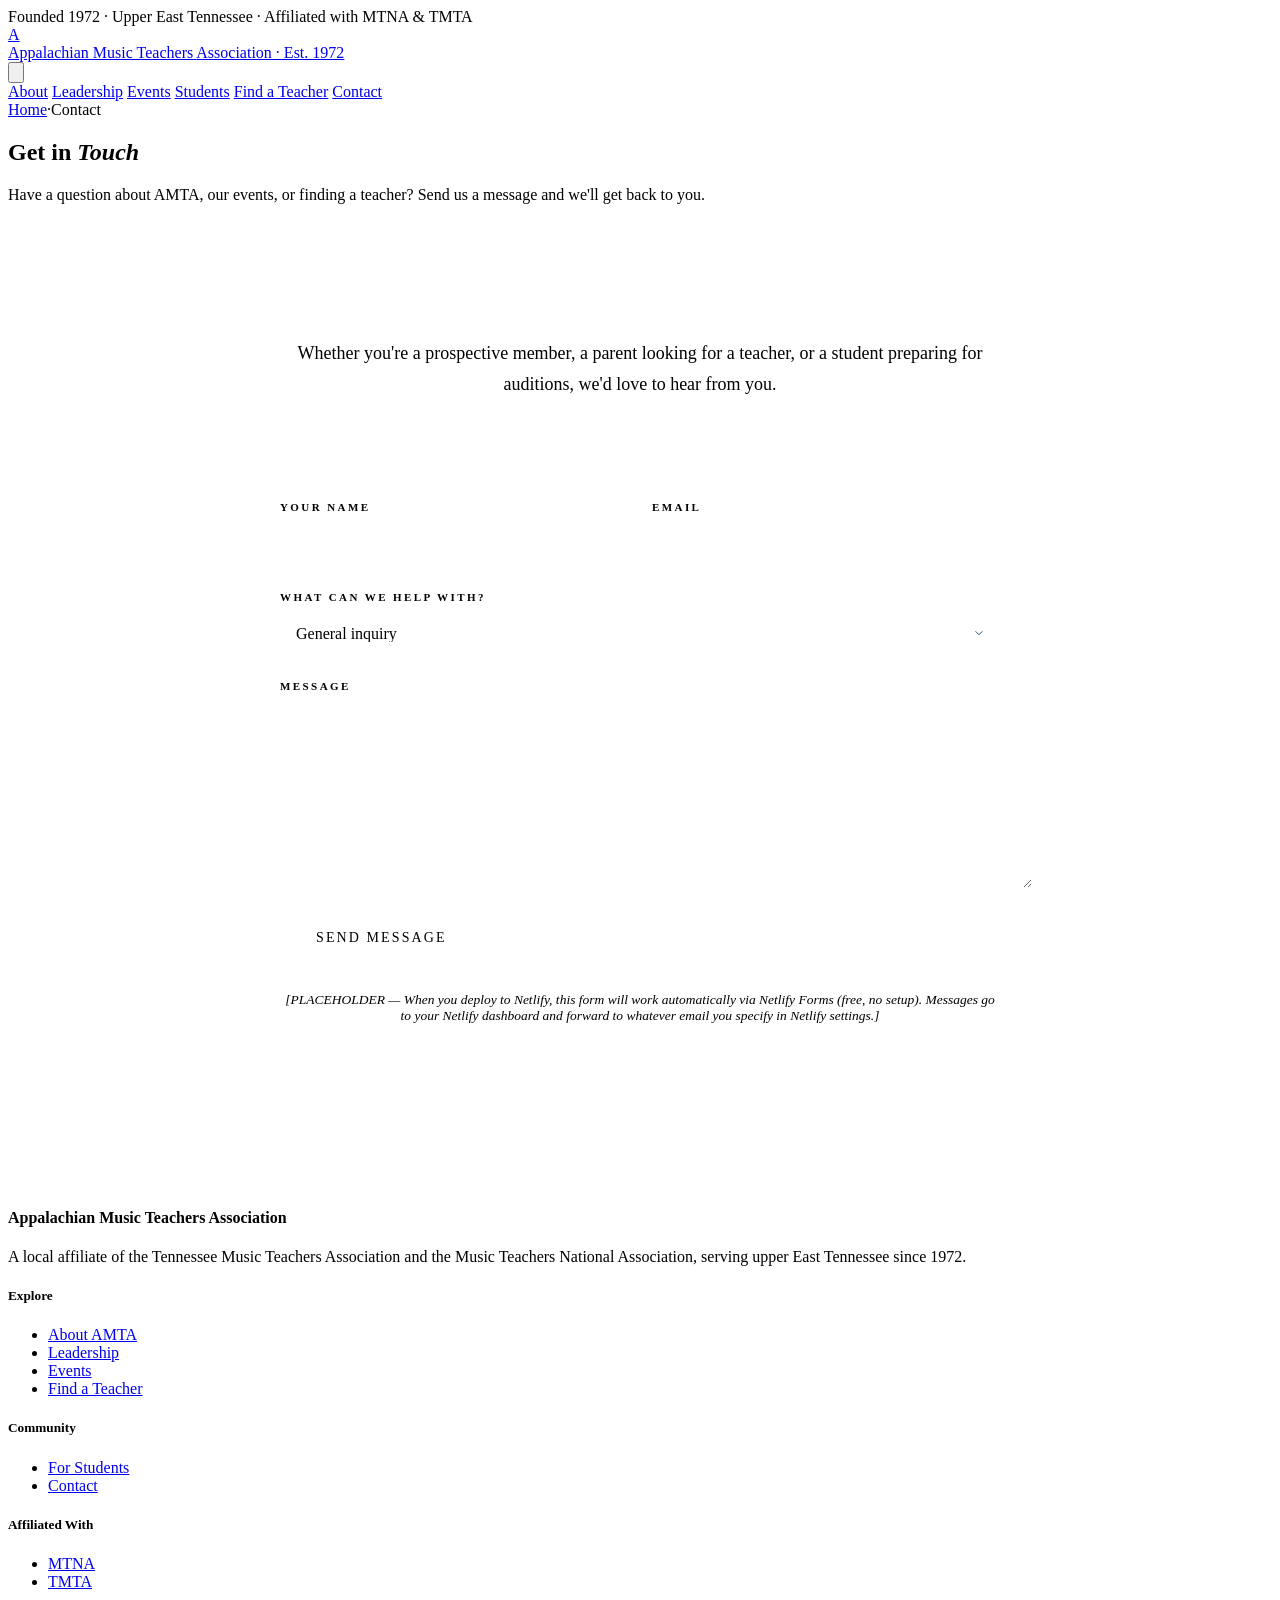
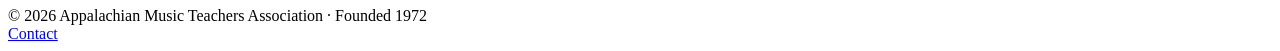
==== contact.html @ 3063f153 "Add files via upload" ====
<!DOCTYPE html>
<html lang="en">
<head>
<meta charset="UTF-8">
<meta name="viewport" content="width=device-width, initial-scale=1.0">
<title>Contact · Appalachian Music Teachers Association</title>
<link rel="preconnect" href="https://fonts.googleapis.com">
<link rel="preconnect" href="https://fonts.gstatic.com" crossorigin>
<link href="https://fonts.googleapis.com/css2?family=Cormorant+Garamond:ital,wght@0,400;0,500;0,600;0,700;1,400;1,500&family=Lora:ital,wght@0,400;0,500;0,600;1,400&display=swap" rel="stylesheet">
<link rel="stylesheet" href="styles.css">
<style>
.contact-section { background: var(--paper); padding: 100px 40px; }
.contact-intro { max-width: 720px; margin: 0 auto 50px; text-align: center; }
.contact-intro p {
  font-size: 18px;
  line-height: 1.75;
  color: var(--muted);
}

.contact-form-wrap {
  max-width: 720px;
  margin: 0 auto;
  background: var(--cream);
  border: 1px solid var(--rule);
  padding: 50px 56px;
  position: relative;
}
.contact-form-wrap::before {
  content: '';
  position: absolute;
  top: 14px; left: 14px; right: 14px; bottom: 14px;
  border: 1px solid var(--orange);
  opacity: 0.20;
  pointer-events: none;
}

.contact-form {
  position: relative;
  z-index: 1;
  display: grid;
  gap: 24px;
}
.contact-form .field { display: flex; flex-direction: column; gap: 8px; }
.contact-form .row { display: grid; grid-template-columns: 1fr 1fr; gap: 24px; }
.contact-form label {
  font-family: var(--body);
  font-size: 11px;
  letter-spacing: 0.22em;
  text-transform: uppercase;
  color: var(--orange);
  font-weight: 600;
}
.contact-form input, .contact-form select, .contact-form textarea {
  font-family: var(--body);
  font-size: 16px;
  padding: 14px 16px;
  border: 1px solid var(--rule);
  background: var(--paper);
  color: var(--ink);
  border-radius: 2px;
  transition: border-color 0.2s ease, background 0.2s ease;
  -webkit-appearance: none;
  appearance: none;
  width: 100%;
}
.contact-form textarea {
  min-height: 160px;
  resize: vertical;
  font-family: var(--body);
  line-height: 1.6;
}
.contact-form input:focus,
.contact-form select:focus,
.contact-form textarea:focus {
  outline: none;
  border-color: var(--navy);
  background: var(--cream);
}
.contact-form select {
  background-image: url("data:image/svg+xml;utf8,<svg xmlns='http://www.w3.org/2000/svg' width='14' height='14' viewBox='0 0 24 24' fill='none' stroke='%231e3a5f' stroke-width='1.5'><polyline points='6 9 12 15 18 9'/></svg>");
  background-repeat: no-repeat;
  background-position: right 14px center;
  padding-right: 40px;
}
.contact-form button {
  font-family: var(--body);
  font-size: 14px;
  letter-spacing: 0.15em;
  text-transform: uppercase;
  background: var(--navy);
  color: var(--cream);
  border: 1px solid var(--navy);
  padding: 18px 36px;
  cursor: pointer;
  border-radius: 2px;
  transition: background 0.2s ease;
  justify-self: start;
}
.contact-form button:hover { background: var(--navy-soft); border-color: var(--navy-soft); }

.form-note {
  font-size: 13.5px;
  color: var(--muted);
  font-style: italic;
  margin-top: 4px;
  text-align: center;
}

@media (max-width: 640px) {
  .contact-form .row { grid-template-columns: 1fr; }
  .contact-form-wrap { padding: 36px 28px; }
  .contact-section { padding: 60px 24px; }
}
</style>
</head>
<body>

<div class="topbar">
  <span>Founded 1972</span>
  <span class="sep">·</span>
  <span>Upper East Tennessee</span>
  <span class="sep">·</span>
  <span>Affiliated with MTNA &amp; TMTA</span>
</div>

<header class="header">
  <div class="header-inner">
    <a href="index.html" class="brand">
      <div class="brand-mark">A</div>
      <div class="brand-text">
        <span class="full">Appalachian Music Teachers</span>
        <span class="sub">Association · Est. 1972</span>
      </div>
    </a>
    <button class="menu-toggle" aria-label="Toggle menu" onclick="document.querySelector('nav.primary').classList.toggle('open')">
      <svg fill="none" stroke="currentColor" stroke-width="1.5" viewBox="0 0 24 24"><path stroke-linecap="round" d="M3.75 6.75h16.5M3.75 12h16.5m-16.5 5.25h16.5"/></svg>
    </button>
    <nav class="primary">
      <a href="about.html">About</a>
      <a href="executive-committee.html">Leadership</a>
      <a href="events.html">Events</a>
      <a href="for-students.html">Students</a>
      <a href="resources.html">Find a Teacher</a>
      <a href="contact.html" class="active">Contact</a>
    </nav>
  </div>
</header>

<section class="page-header">
  <div class="page-header-inner">
    <div class="breadcrumb">
      <a href="index.html">Home</a><span class="sep">·</span><span>Contact</span>
    </div>
    <h1>Get in <em>Touch</em></h1>
    <p>Have a question about AMTA, our events, or finding a teacher? Send us a message and we'll get back to you.</p>
  </div>
</section>

<section class="contact-section">
  <div class="contact-intro">
    <p>Whether you're a prospective member, a parent looking for a teacher, or a student preparing for auditions, we'd love to hear from you.</p>
  </div>

  <div class="contact-form-wrap">
    <form class="contact-form" name="amta-contact" method="POST" data-netlify="true">
      <input type="hidden" name="form-name" value="amta-contact">

      <div class="row">
        <div class="field">
          <label for="name">Your Name</label>
          <input type="text" id="name" name="name" required>
        </div>
        <div class="field">
          <label for="email">Email</label>
          <input type="email" id="email" name="email" required>
        </div>
      </div>

      <div class="field">
        <label for="topic">What can we help with?</label>
        <select id="topic" name="topic">
          <option value="general">General inquiry</option>
          <option value="find-teacher">Finding a teacher</option>
          <option value="membership">Becoming an AMTA member</option>
          <option value="auditions">Student auditions</option>
          <option value="events">Events &amp; programs</option>
          <option value="other">Other</option>
        </select>
      </div>

      <div class="field">
        <label for="message">Message</label>
        <textarea id="message" name="message" required></textarea>
      </div>

      <button type="submit">Send Message</button>

      <p class="form-note"><span class="placeholder">[PLACEHOLDER — When you deploy to Netlify, this form will work automatically via Netlify Forms (free, no setup). Messages go to your Netlify dashboard and forward to whatever email you specify in Netlify settings.]</span></p>
    </form>
  </div>
</section>

<footer>
  <div class="footer-inner">
    <div class="footer-grid">
      <div class="footer-brand">
        <h4>Appalachian Music Teachers Association</h4>
        <p>A local affiliate of the Tennessee Music Teachers Association and the Music Teachers National Association, serving upper East Tennessee since 1972.</p>
      </div>
      <div class="footer-col">
        <h5>Explore</h5>
        <ul>
          <li><a href="about.html">About AMTA</a></li>
          <li><a href="executive-committee.html">Leadership</a></li>
          <li><a href="events.html">Events</a></li>
          <li><a href="resources.html">Find a Teacher</a></li>
        </ul>
      </div>
      <div class="footer-col">
        <h5>Community</h5>
        <ul>
          <li><a href="for-students.html">For Students</a></li>
          <li><a href="contact.html">Contact</a></li>
        </ul>
      </div>
      <div class="footer-col">
        <h5>Affiliated With</h5>
        <ul>
          <li><a href="https://www.mtna.org" target="_blank" rel="noopener">MTNA</a></li>
          <li><a href="https://www.tnmta.org" target="_blank" rel="noopener">TMTA</a></li>
        </ul>
      </div>
    </div>
    <div class="footer-base">
      <span>© 2026 Appalachian Music Teachers Association · Founded 1972</span>
      <div class="affiliations">
        <a href="contact.html">Contact</a>
      </div>
    </div>
  </div>
</footer>

</body>
</html>
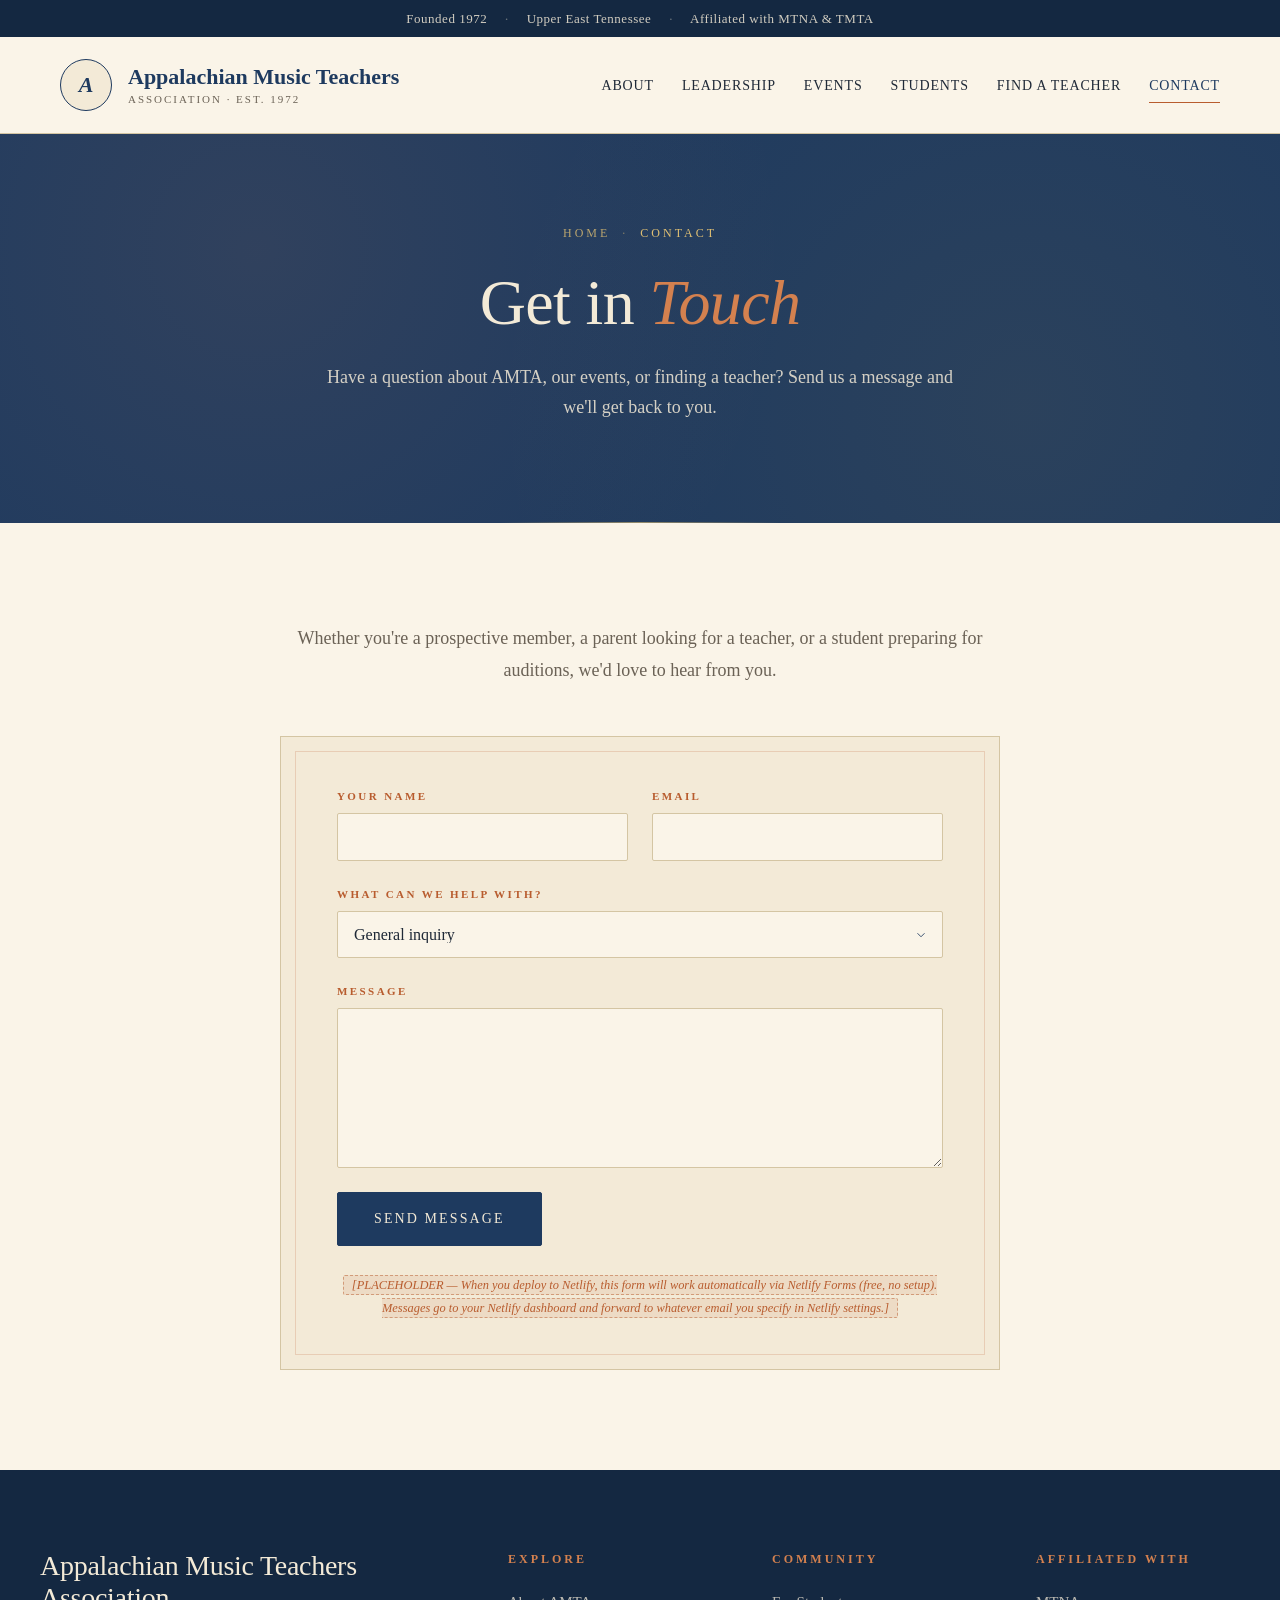
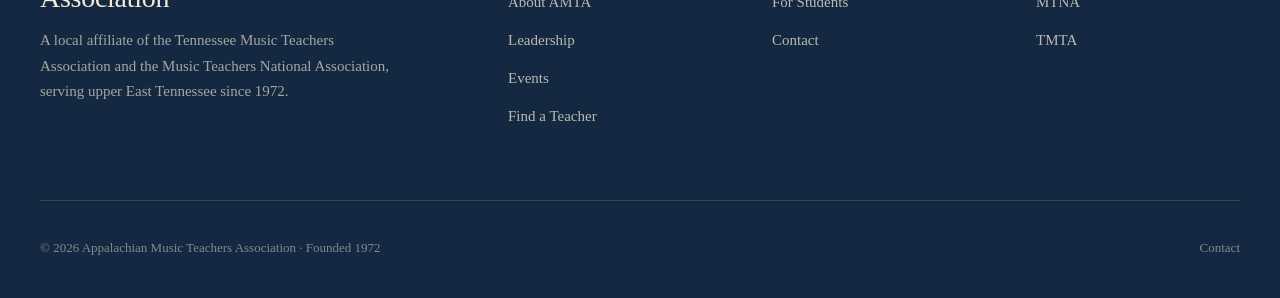
==== commit 76206f58: "Update contact Web3forms contact.html" ====
--- a/contact.html
+++ b/contact.html
@@ -162,8 +162,9 @@
   </div>
 
   <div class="contact-form-wrap">
-    <form class="contact-form" name="amta-contact" method="POST" data-netlify="true">
-      <input type="hidden" name="form-name" value="amta-contact">
+ <form class="contact-form" action="https://api.web3forms.com/submit" method="POST">
+  <input type="hidden" name="access_key" value="6d31c921-6bef-4dd5-b267-b9612e0c7288">
+  <input type="hidden" name="subject" value="New AMTA Website Inquiry">
 
       <div class="row">
         <div class="field">
--- a/styles.css
+++ b/styles.css
@@ -0,0 +1,433 @@
+/* ═══════════════════════════════════════════════════════════
+   AMTA — Shared Styles
+   Navy + Burnt Orange + Cream
+   ═══════════════════════════════════════════════════════════ */
+
+:root {
+  /* Core palette — navy dominant */
+  --navy: #1e3a5f;
+  --navy-deep: #142841;
+  --navy-soft: #2c5380;
+  --navy-mist: #4a6b8e;
+
+  /* Warm accents */
+  --orange: #b85c2e;
+  --orange-soft: #d4814f;
+  --goldenrod: #c89a3a;
+  --goldenrod-soft: #dfbf73;
+
+  /* Neutrals */
+  --cream: #f3ead7;
+  --cream-warm: #e8dcc2;
+  --paper: #faf4e8;
+  --ink: #1f2937;
+  --muted: #6b6256;
+  --rule: #d4c5a3;
+
+  --display: 'Cormorant Garamond', Georgia, serif;
+  --body: 'Lora', Georgia, serif;
+}
+
+* { margin: 0; padding: 0; box-sizing: border-box; }
+html { scroll-behavior: smooth; }
+body {
+  font-family: var(--body);
+  font-size: 17px;
+  line-height: 1.65;
+  color: var(--ink);
+  background: var(--paper);
+  -webkit-font-smoothing: antialiased;
+  -moz-osx-font-smoothing: grayscale;
+}
+h1, h2, h3, h4 {
+  font-family: var(--display);
+  font-weight: 500;
+  letter-spacing: -0.01em;
+  line-height: 1.15;
+}
+a { color: inherit; text-decoration: none; }
+img { max-width: 100%; display: block; }
+
+/* Placeholder marker — visually obvious so you know what to fill in */
+.placeholder {
+  background: rgba(184, 92, 46, 0.10);
+  border: 1px dashed rgba(184, 92, 46, 0.50);
+  padding: 2px 8px;
+  border-radius: 2px;
+  font-family: var(--body);
+  font-style: italic;
+  color: var(--orange);
+  font-size: 0.92em;
+}
+.placeholder-block {
+  background: rgba(184, 92, 46, 0.08);
+  border: 1px dashed rgba(184, 92, 46, 0.45);
+  padding: 18px 22px;
+  border-radius: 2px;
+  font-style: italic;
+  color: var(--orange);
+  font-size: 0.95em;
+  margin: 16px 0;
+}
+
+/* Top bar */
+.topbar {
+  background: var(--navy-deep);
+  color: var(--cream);
+  font-family: var(--body);
+  font-size: 13px;
+  letter-spacing: 0.04em;
+  padding: 8px 0;
+  text-align: center;
+}
+.topbar span { opacity: 0.85; }
+.topbar .sep { margin: 0 14px; opacity: 0.4; }
+
+/* Header */
+.header {
+  background: var(--paper);
+  border-bottom: 1px solid var(--rule);
+  position: sticky;
+  top: 0;
+  z-index: 100;
+}
+.header-inner {
+  max-width: 1240px;
+  margin: 0 auto;
+  padding: 22px 40px;
+  display: flex;
+  align-items: center;
+  justify-content: space-between;
+  gap: 40px;
+}
+.brand { display: flex; align-items: center; gap: 16px; flex-shrink: 0; }
+.brand-mark {
+  width: 52px;
+  height: 52px;
+  border: 1.5px solid var(--navy);
+  border-radius: 50%;
+  display: flex;
+  align-items: center;
+  justify-content: center;
+  font-family: var(--display);
+  font-size: 22px;
+  font-weight: 600;
+  color: var(--navy);
+  font-style: italic;
+  background: var(--cream);
+}
+.brand-text { display: flex; flex-direction: column; line-height: 1.1; }
+.brand-text .full {
+  font-family: var(--display);
+  font-size: 22px;
+  font-weight: 600;
+  color: var(--navy);
+}
+.brand-text .sub {
+  font-family: var(--body);
+  font-size: 11px;
+  letter-spacing: 0.18em;
+  text-transform: uppercase;
+  color: var(--muted);
+  margin-top: 4px;
+}
+
+nav.primary { display: flex; gap: 28px; align-items: center; }
+nav.primary a {
+  font-family: var(--body);
+  font-size: 14px;
+  letter-spacing: 0.06em;
+  text-transform: uppercase;
+  color: var(--ink);
+  position: relative;
+  padding: 4px 0;
+  transition: color 0.2s ease;
+}
+nav.primary a::after {
+  content: '';
+  position: absolute;
+  bottom: -2px;
+  left: 0;
+  right: 0;
+  height: 1px;
+  background: var(--orange);
+  transform: scaleX(0);
+  transition: transform 0.3s ease;
+  transform-origin: center;
+}
+nav.primary a:hover { color: var(--navy); }
+nav.primary a:hover::after { transform: scaleX(1); }
+nav.primary a.active { color: var(--navy); }
+nav.primary a.active::after { transform: scaleX(1); }
+
+.menu-toggle {
+  display: none;
+  background: none;
+  border: none;
+  cursor: pointer;
+  padding: 8px;
+  color: var(--navy);
+}
+.menu-toggle svg { width: 26px; height: 26px; }
+
+/* Buttons */
+.btn {
+  display: inline-block;
+  padding: 16px 32px;
+  font-family: var(--body);
+  font-size: 14px;
+  letter-spacing: 0.1em;
+  text-transform: uppercase;
+  border: 1px solid transparent;
+  cursor: pointer;
+  transition: all 0.25s ease;
+  border-radius: 2px;
+  text-align: center;
+}
+.btn-primary {
+  background: var(--orange);
+  color: var(--cream);
+  border-color: var(--orange);
+}
+.btn-primary:hover { background: var(--orange-soft); border-color: var(--orange-soft); }
+.btn-dark {
+  background: var(--navy);
+  color: var(--cream);
+  border-color: var(--navy);
+}
+.btn-dark:hover { background: var(--navy-soft); border-color: var(--navy-soft); }
+.btn-ghost {
+  background: transparent;
+  color: var(--cream);
+  border-color: rgba(243, 234, 215, 0.4);
+}
+.btn-ghost:hover { border-color: var(--cream); background: rgba(243, 234, 215, 0.05); }
+.btn-outline {
+  background: transparent;
+  color: var(--navy);
+  border-color: var(--navy);
+}
+.btn-outline:hover { background: var(--navy); color: var(--cream); }
+
+/* Sections */
+section { padding: 110px 40px; }
+.container { max-width: 1240px; margin: 0 auto; }
+.container-narrow { max-width: 920px; margin: 0 auto; }
+
+.section-head { text-align: center; margin-bottom: 70px; }
+.section-eyebrow {
+  font-family: var(--body);
+  font-size: 12px;
+  letter-spacing: 0.3em;
+  text-transform: uppercase;
+  color: var(--orange);
+  margin-bottom: 18px;
+  display: inline-flex;
+  align-items: center;
+  gap: 14px;
+  font-weight: 600;
+}
+.section-eyebrow::before, .section-eyebrow::after {
+  content: '';
+  width: 30px;
+  height: 1px;
+  background: var(--orange);
+  opacity: 0.5;
+}
+.section-head h2 {
+  font-size: clamp(2.2rem, 4vw, 3.4rem);
+  color: var(--navy);
+  font-weight: 400;
+  margin-bottom: 18px;
+}
+.section-head h2 em { font-style: italic; color: var(--orange); }
+.section-head p {
+  font-size: 18px;
+  color: var(--muted);
+  max-width: 620px;
+  margin: 0 auto;
+  line-height: 1.7;
+}
+
+/* Page Header */
+.page-header {
+  background: var(--navy);
+  color: var(--cream);
+  padding: 90px 40px 100px;
+  text-align: center;
+  position: relative;
+  overflow: hidden;
+}
+.page-header::before {
+  content: '';
+  position: absolute;
+  inset: 0;
+  background-image:
+    radial-gradient(circle at 20% 30%, rgba(212, 129, 79, 0.10) 0%, transparent 50%),
+    radial-gradient(circle at 80% 70%, rgba(200, 154, 58, 0.08) 0%, transparent 50%);
+  pointer-events: none;
+}
+.page-header::after {
+  content: '';
+  position: absolute;
+  bottom: 0;
+  left: 50%;
+  transform: translateX(-50%);
+  width: 280px;
+  height: 1px;
+  background: linear-gradient(to right, transparent, var(--goldenrod-soft), transparent);
+  opacity: 0.6;
+}
+.page-header-inner { max-width: 900px; margin: 0 auto; position: relative; z-index: 1; }
+.page-header .breadcrumb {
+  font-family: var(--body);
+  font-size: 12px;
+  letter-spacing: 0.25em;
+  text-transform: uppercase;
+  color: var(--goldenrod-soft);
+  margin-bottom: 22px;
+}
+.page-header .breadcrumb a { opacity: 0.8; }
+.page-header .breadcrumb a:hover { opacity: 1; }
+.page-header .breadcrumb .sep { margin: 0 12px; opacity: 0.5; }
+.page-header h1 {
+  font-size: clamp(2.4rem, 5vw, 4rem);
+  font-weight: 400;
+  margin-bottom: 22px;
+}
+.page-header h1 em { font-style: italic; color: var(--orange-soft); }
+.page-header p {
+  font-size: 18px;
+  line-height: 1.7;
+  color: rgba(243, 234, 215, 0.85);
+  max-width: 640px;
+  margin: 0 auto;
+}
+
+/* Prose */
+.prose { font-size: 17px; line-height: 1.8; color: var(--ink); }
+.prose p { margin-bottom: 22px; }
+.prose h2 {
+  font-size: 32px;
+  color: var(--navy);
+  font-weight: 500;
+  margin: 56px 0 22px;
+}
+.prose h2:first-child { margin-top: 0; }
+.prose h3 {
+  font-size: 24px;
+  color: var(--navy);
+  font-weight: 600;
+  margin: 40px 0 16px;
+}
+.prose ul, .prose ol { margin: 0 0 22px 24px; }
+.prose li { margin-bottom: 10px; }
+.prose a {
+  color: var(--navy);
+  border-bottom: 1px solid var(--orange);
+  transition: color 0.2s ease;
+}
+.prose a:hover { color: var(--orange); }
+.prose strong { color: var(--navy); font-weight: 600; }
+
+/* Footer */
+footer {
+  background: var(--navy-deep);
+  color: var(--cream);
+  padding: 80px 40px 40px;
+}
+.footer-inner { max-width: 1240px; margin: 0 auto; }
+.footer-grid {
+  display: grid;
+  grid-template-columns: 2fr 1fr 1fr 1fr;
+  gap: 60px;
+  padding-bottom: 60px;
+  border-bottom: 1px solid rgba(243, 234, 215, 0.15);
+}
+.footer-brand h4 {
+  font-family: var(--display);
+  font-size: 28px;
+  font-weight: 500;
+  margin-bottom: 14px;
+}
+.footer-brand p {
+  font-size: 15px;
+  line-height: 1.7;
+  color: rgba(243, 234, 215, 0.65);
+  max-width: 360px;
+}
+.footer-col h5 {
+  font-family: var(--body);
+  font-size: 12px;
+  letter-spacing: 0.25em;
+  text-transform: uppercase;
+  color: var(--orange-soft);
+  margin-bottom: 18px;
+  font-weight: 600;
+}
+.footer-col ul { list-style: none; }
+.footer-col li { margin-bottom: 10px; }
+.footer-col a {
+  font-size: 15px;
+  color: rgba(243, 234, 215, 0.75);
+  transition: color 0.2s ease;
+}
+.footer-col a:hover { color: var(--orange-soft); }
+
+.footer-base {
+  padding-top: 36px;
+  display: flex;
+  justify-content: space-between;
+  align-items: center;
+  font-size: 13px;
+  color: rgba(243, 234, 215, 0.5);
+  flex-wrap: wrap;
+  gap: 16px;
+}
+.footer-base .affiliations { display: flex; gap: 22px; }
+
+/* Responsive */
+@media (max-width: 960px) {
+  .header-inner { padding: 18px 24px; gap: 16px; }
+  nav.primary {
+    display: none;
+    position: absolute;
+    top: 100%;
+    left: 0;
+    right: 0;
+    background: var(--paper);
+    flex-direction: column;
+    gap: 0;
+    border-bottom: 1px solid var(--rule);
+    padding: 12px 24px 24px;
+  }
+  nav.primary.open { display: flex; }
+  nav.primary a {
+    padding: 14px 0;
+    border-bottom: 1px solid var(--rule);
+    width: 100%;
+  }
+  nav.primary a:last-child { border-bottom: none; }
+  .menu-toggle { display: block; }
+  section { padding: 70px 24px; }
+  .section-head { margin-bottom: 50px; }
+  .page-header { padding: 60px 24px 70px; }
+  .footer-grid { grid-template-columns: 1fr 1fr; gap: 40px 24px; }
+  .footer-base { flex-direction: column; text-align: center; }
+}
+@media (max-width: 540px) {
+  .topbar { font-size: 11px; padding: 6px 12px; }
+  .topbar .sep { margin: 0 8px; }
+  .footer-grid { grid-template-columns: 1fr; }
+}
+
+/* Animations */
+@keyframes fadeUp {
+  from { opacity: 0; transform: translateY(24px); }
+  to { opacity: 1; transform: translateY(0); }
+}
+.anim-1 { animation: fadeUp 0.7s ease 0.1s both; }
+.anim-2 { animation: fadeUp 0.7s ease 0.25s both; }
+.anim-3 { animation: fadeUp 0.7s ease 0.4s both; }
+.anim-4 { animation: fadeUp 0.7s ease 0.55s both; }
+.anim-5 { animation: fadeUp 0.8s ease 0.7s both; }
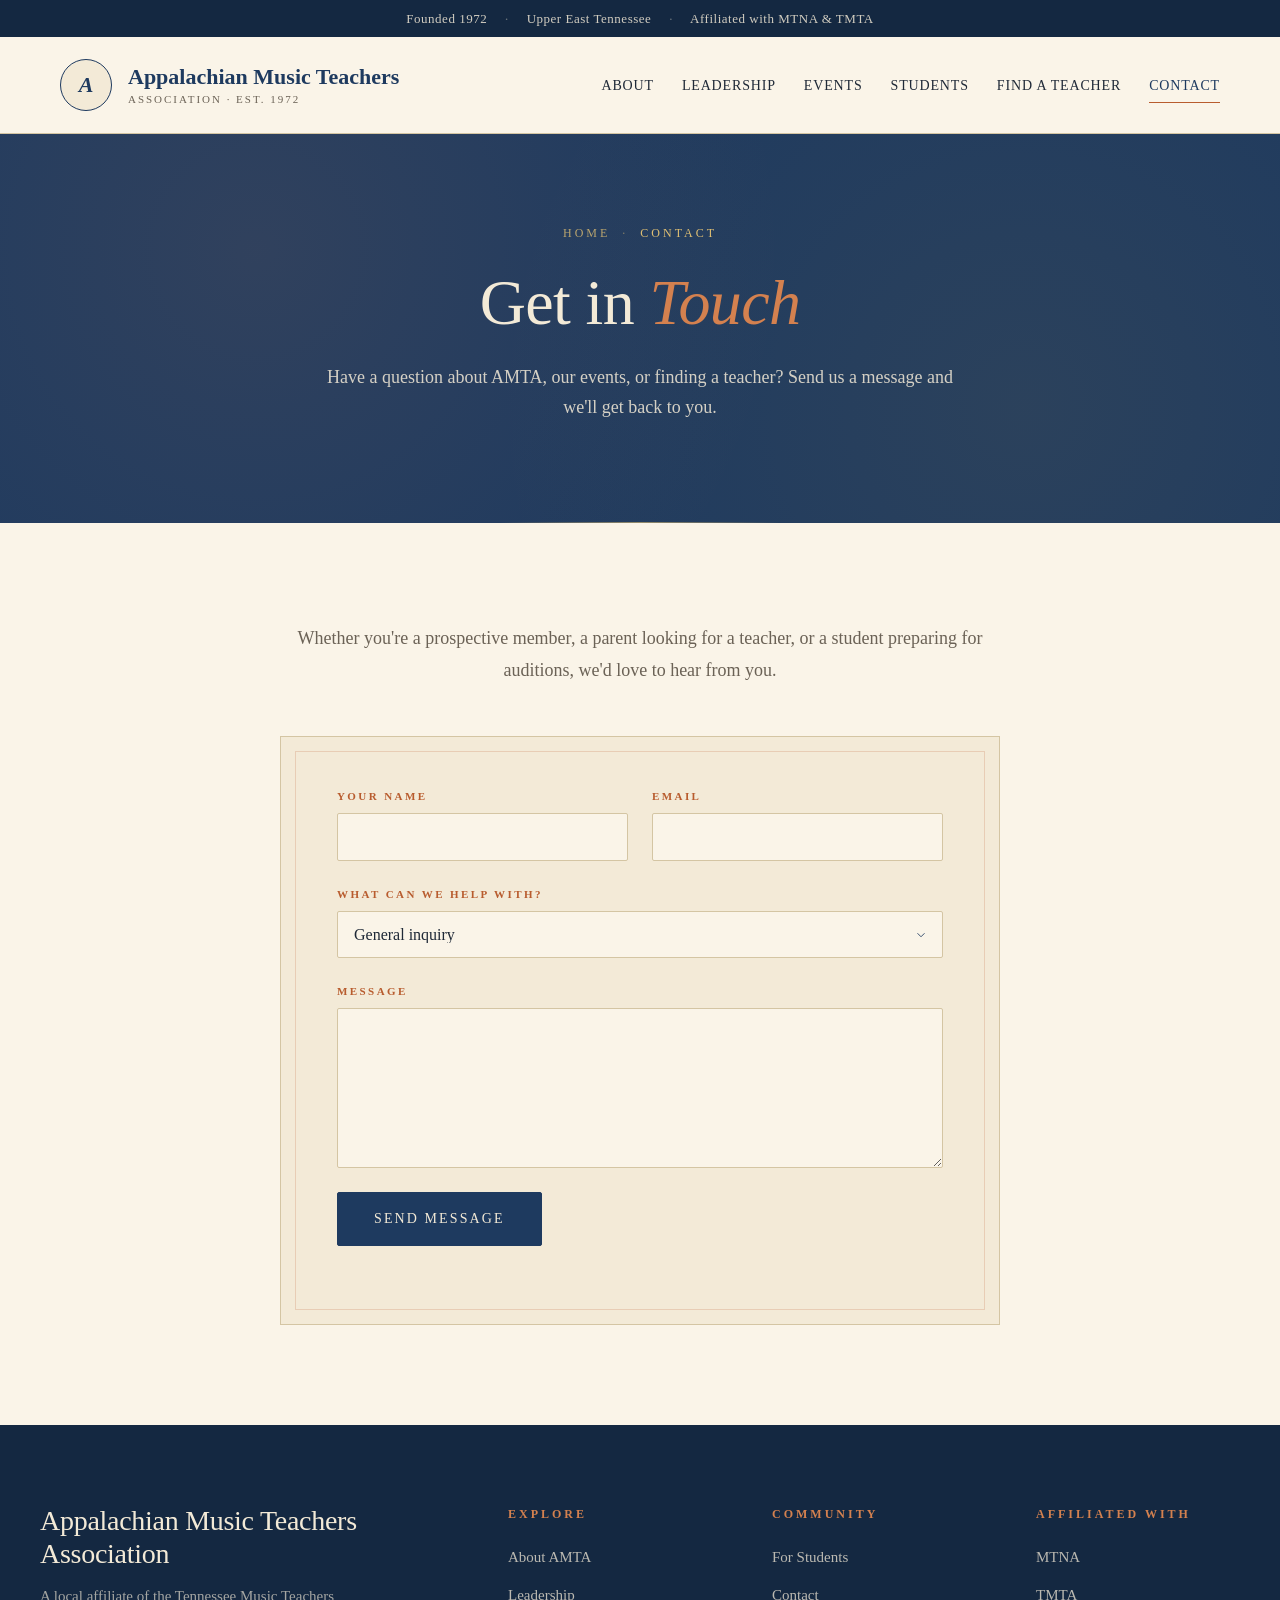
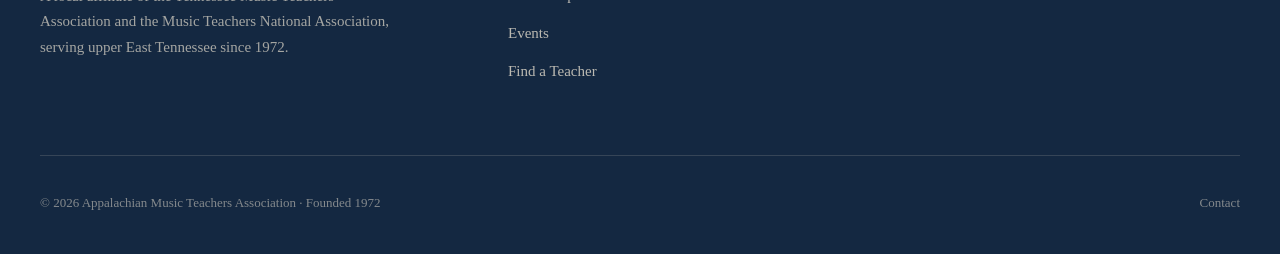
==== commit 8ffc041f: "Update contact #2.html" ====
--- a/contact.html
+++ b/contact.html
@@ -196,7 +196,7 @@
 
       <button type="submit">Send Message</button>
 
-      <p class="form-note"><span class="placeholder">[PLACEHOLDER — When you deploy to Netlify, this form will work automatically via Netlify Forms (free, no setup). Messages go to your Netlify dashboard and forward to whatever email you specify in Netlify settings.]</span></p>
+      <p class="form-note"></p>
     </form>
   </div>
 </section>
